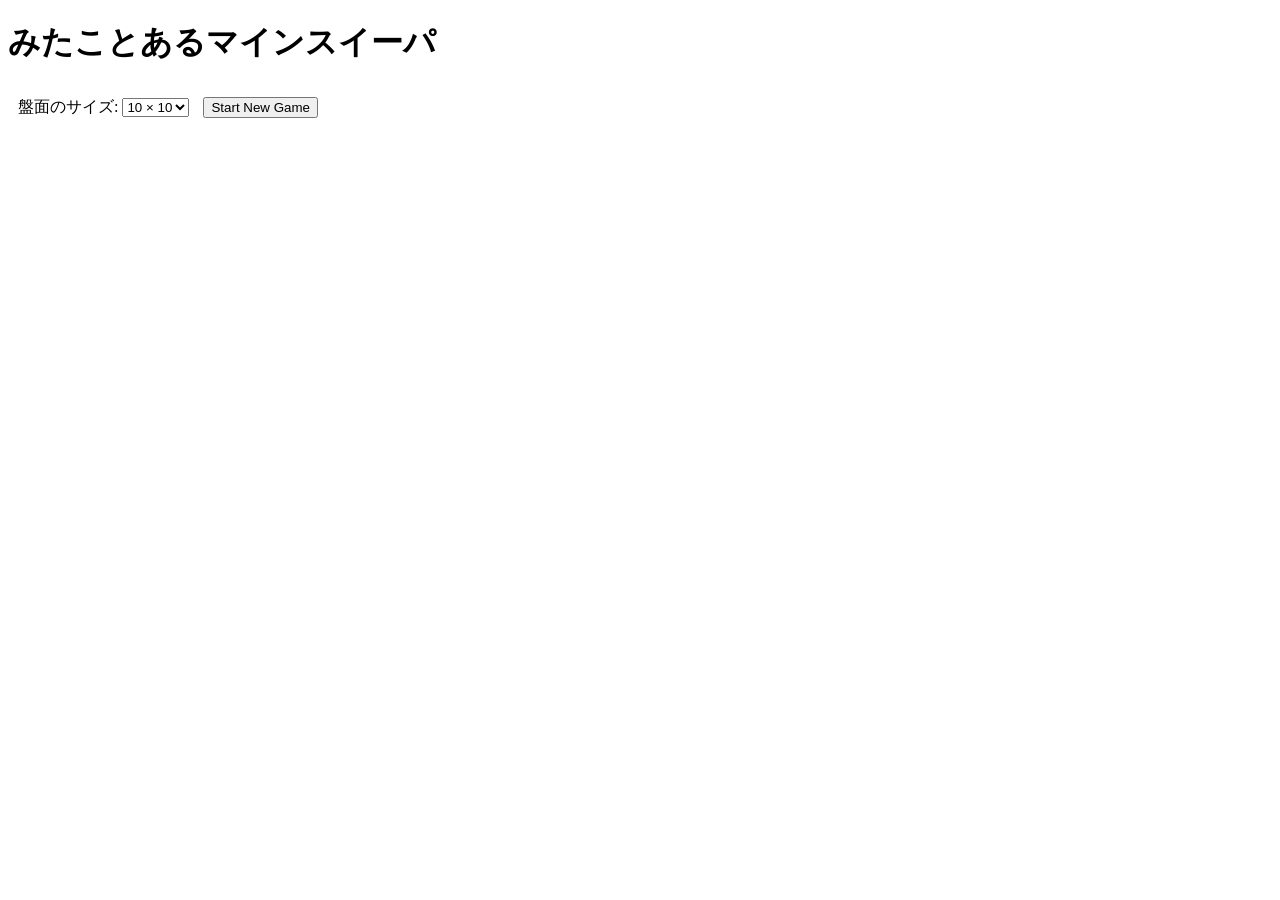
==== src/index.html @ cdb92a62 "first commit" ====
<!DOCTYPE html>
<html lang="en">
<head>
    <meta charset="UTF-8">
    <meta name="viewport" content="width=device-width, initial-scale=1.0">
    <title>Document</title>
</head>
<body>
    <h1>みたことあるマインスイーパ</h1>
    <div style="padding: 10px;">
        <form action="/init" method="post">
            <!-- 盤面サイズを選択するメニュー -->
            <label>盤面のサイズ:</label>
            <select name="size">
                <option value="5">5 × 5</option>
                <option value="10" selected>10 × 10</option>
                <option value="15">15 × 15</option>
                <option value="20">20 × 20</option>
            </select>
            
            <button type="submit" style="margin-left: 10px;">Start New Game</button>
        </form>
    </div>
</body>
</html>
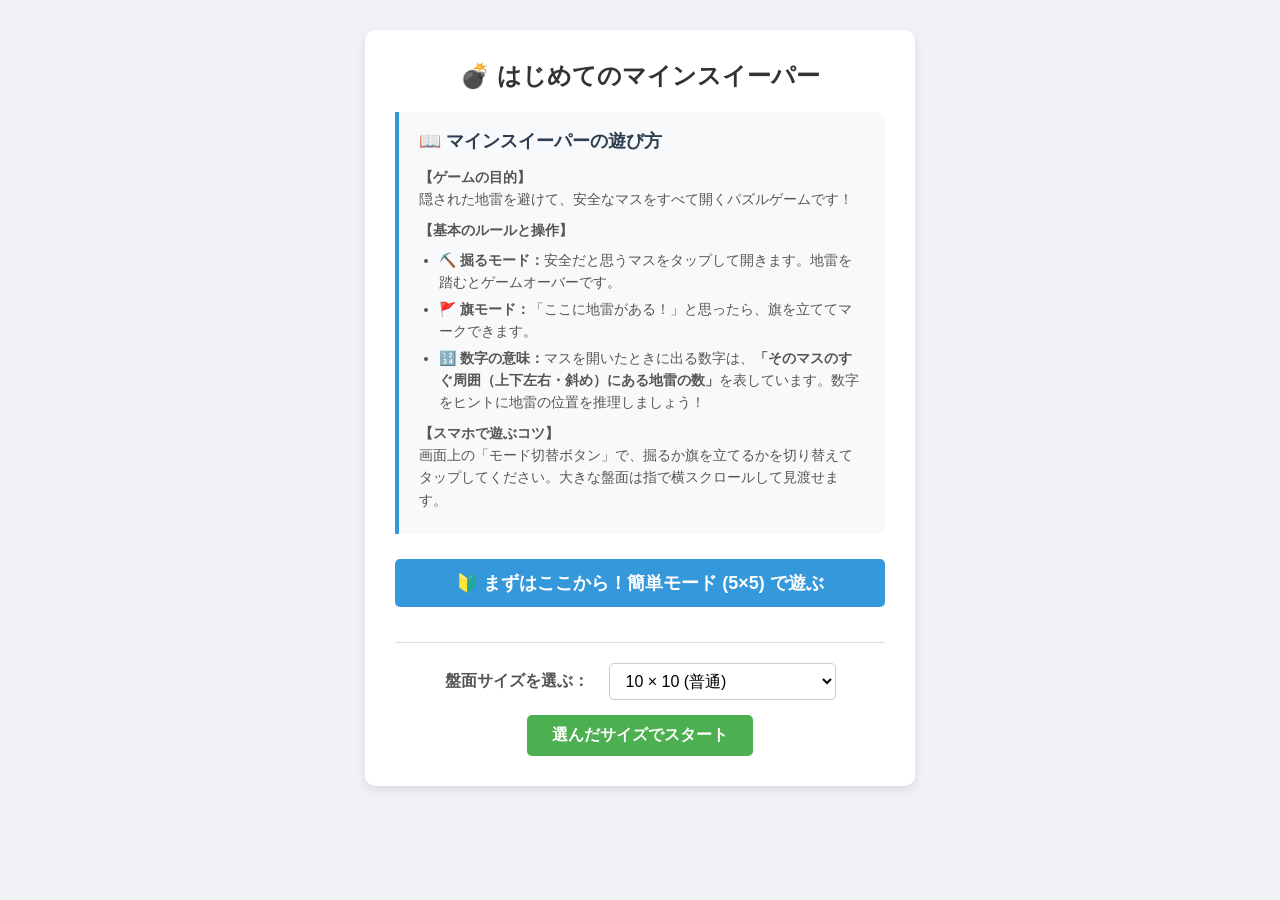
==== commit d647b4f7: "second" ====
--- a/src/index.html
+++ b/src/index.html
@@ -1,24 +1,58 @@
 <!DOCTYPE html>
-<html lang="en">
+<html lang="ja">
 <head>
     <meta charset="UTF-8">
     <meta name="viewport" content="width=device-width, initial-scale=1.0">
-    <title>Document</title>
+    <title>初めてのマインスイーパー</title>
+    <link rel="stylesheet" href="/src/style.css">
 </head>
-<body>
-    <h1>みたことあるマインスイーパ</h1>
-    <div style="padding: 10px;">
+<body class="home-body">
+    <div class="menu-container">
+        <h1>💣 はじめてのマインスイーパー</h1>
+        
+        <!-- 初心者向け説明文セクション -->
+        <div class="guide-section">
+            <h2>📖 マインスイーパーの遊び方</h2>
+            <p><strong>【ゲームの目的】</strong><br>
+            隠された地雷を避けて、安全なマスをすべて開くパズルゲームです！</p>
+            
+            <p><strong>【基本のルールと操作】</strong></p>
+            <ul>
+                <li><strong>⛏️ 掘るモード：</strong>安全だと思うマスをタップして開きます。地雷を踏むとゲームオーバーです。</li>
+                <li><strong>🚩 旗モード：</strong>「ここに地雷がある！」と思ったら、旗を立ててマークできます。</li>
+                <li><strong>🔢 数字の意味：</strong>マスを開いたときに出る数字は、<strong>「そのマスのすぐ周囲（上下左右・斜め）にある地雷の数」</strong>を表しています。数字をヒントに地雷の位置を推理しましょう！</li>
+            </ul>
+            
+            <p><strong>【スマホで遊ぶコツ】</strong><br>
+            画面上の「モード切替ボタン」で、掘るか旗を立てるかを切り替えてタップしてください。大きな盤面は指で横スクロールして見渡せます。</p>
+        </div>
+
+        <!-- 初心者向け：ワンクリックで一番簡単な5x5を始めるボタン -->
+        <div class="start-section">
+            <form action="/init" method="post">
+                <input type="hidden" name="size" value="5">
+                <button type="submit" class="btn-primary btn-beginner">
+                    🔰 まずはここから！簡単モード (5×5) で遊ぶ
+                </button>
+            </form>
+        </div>
+
+        <hr class="divider">
+
+        <!-- 通常の難易度選択 -->
         <form action="/init" method="post">
-            <!-- 盤面サイズを選択するメニュー -->
-            <label>盤面のサイズ:</label>
-            <select name="size">
-                <option value="5">5 × 5</option>
-                <option value="10" selected>10 × 10</option>
-                <option value="15">15 × 15</option>
-                <option value="20">20 × 20</option>
-            </select>
-            
-            <button type="submit" style="margin-left: 10px;">Start New Game</button>
+            <div class="normal-select-area">
+                <label for="size"><strong>盤面サイズを選ぶ：</strong></label>
+                <select name="size" id="size">
+                    <option value="5">5 × 5 (簡単)</option>
+                    <option value="10" selected>10 × 10 (普通)</option>
+                    <option value="15">15 × 15 (ちょっと難しい)</option>
+                    <option value="20">20 × 20 (上級者向け)</option>
+                </select>
+            </div>
+            <div style="text-align: center;">
+                <button type="submit" class="btn-primary">選んだサイズでスタート</button>
+            </div>
         </form>
     </div>
 </body>
--- a/src/style.css
+++ b/src/style.css
@@ -0,0 +1,205 @@
+/* src/style.css */
+
+body {
+    font-family: sans-serif;
+    margin: 0;
+    background-color: #f0f2f5;
+}
+
+/* --- トップ画面（index.html）用のスタイル --- */
+.home-body {
+    display: flex;
+    flex-direction: column;
+    align-items: center;
+    justify-content: flex-start;
+    min-height: 100vh;
+    padding: 30px 15px;
+    box-sizing: border-box;
+}
+
+.menu-container {
+    background-color: #ffffff;
+    padding: 30px;
+    border-radius: 10px;
+    box-shadow: 0 4px 10px rgba(0, 0, 0, 0.1);
+    max-width: 550px;
+    width: 100%;
+    text-align: left;
+    box-sizing: border-box;
+}
+
+.menu-container h1 {
+    font-size: 24px;
+    color: #333;
+    margin-top: 0;
+    margin-bottom: 20px;
+    text-align: center;
+}
+
+/* 初心者向けガイドセクション */
+.guide-section {
+    background-color: #f8f9fa;
+    border-left: 4px solid #3498db;
+    padding: 15px 20px;
+    margin: 20px 0;
+    border-radius: 0 8px 8px 0;
+    line-height: 1.6;
+}
+
+.guide-section h2 {
+    font-size: 18px;
+    color: #2c3e50;
+    margin-top: 0;
+    margin-bottom: 10px;
+}
+
+.guide-section p {
+    font-size: 14px;
+    color: #555;
+    margin: 8px 0;
+}
+
+.guide-section ul {
+    margin: 5px 0;
+    padding-left: 20px;
+    font-size: 14px;
+    color: #555;
+}
+
+.guide-section li {
+    margin-bottom: 4px;
+}
+
+.start-section {
+    text-align: center;
+    margin-top: 25px;
+}
+
+.form-group {
+    margin-bottom: 20px;
+}
+
+.menu-container label {
+    font-size: 16px;
+    font-weight: bold;
+    color: #555;
+    margin-right: 10px;
+}
+
+.menu-container select {
+    padding: 8px 12px;
+    font-size: 16px;
+    border-radius: 5px;
+    border: 1px solid #ccc;
+    background-color: #fff;
+}
+
+.btn-primary {
+    padding: 10px 25px;
+    font-size: 16px;
+    font-weight: bold;
+    color: #fff;
+    background-color: #4CAF50;
+    border: none;
+    border-radius: 5px;
+    cursor: pointer;
+    transition: background-color 0.2s;
+}
+
+.btn-primary:hover {
+    background-color: #45a049;
+}
+
+.btn-beginner {
+    background-color: #3498db;
+    width: 100%;
+    padding: 12px;
+    font-size: 18px;
+    margin-bottom: 15px;
+}
+
+.btn-beginner:hover {
+    background-color: #2980b9;
+}
+
+.divider {
+    margin: 20px 0;
+    border: none;
+    border-top: 1px solid #ddd;
+}
+
+.normal-select-area {
+    display: flex;
+    align-items: center;
+    justify-content: center;
+    gap: 10px;
+    margin-bottom: 15px;
+    flex-wrap: wrap;
+}
+
+
+/* --- ゲーム画面（game.html）用のスタイル --- */
+.cell {
+    width: 40px; height: 40px; font-size: 20px; font-weight: bold;
+    background-color: #c0c0c0; border: 3px outset #eee; cursor: pointer;
+    vertical-align: top; text-align: center; padding: 0; flex-shrink: 0;
+    touch-action: manipulation;
+}
+.cell:disabled {
+    background-color: #e0e0e0; border: 1px solid #999; cursor: default;
+}
+.num-1 { color: blue; }
+.num-2 { color: green; }
+.num-3 { color: red; }
+.num-4 { color: darkblue; }
+.num-5 { color: darkred; }
+.num-6 { color: teal; }
+.num-7 { color: black; }
+.num-8 { color: gray; }
+
+/* コンボパネルのデザイン */
+#combo-display {
+    position: fixed;
+    bottom: clamp(10px, 3vw, 20px);
+    left: clamp(10px, 3vw, 20px);
+    
+    background-color: #f5f5f5;
+    height: clamp(50px, 8vw, 70px);
+    min-width: clamp(160px, 25vw, 220px);
+    box-sizing: border-box;
+    
+    padding: 0 clamp(20px, 6vw, 40px);
+    clip-path: polygon(0 0, calc(100% - clamp(15px, 4vw, 30px)) 0, 100% clamp(15px, 4vw, 30px), 100% 100%, 0 100%);
+    filter: drop-shadow(4px 4px 5px rgba(0, 0, 0, 0.3));
+    
+    pointer-events: none;
+    opacity: 0;
+    transform: translateX(-120%);
+    transition: opacity 0.5s ease, transform 0.5s ease;
+    
+    display: flex;
+    align-items: center;
+    justify-content: center;
+}
+
+#combo-display.combo-active {
+    opacity: 1;
+    transform: translateX(0);
+}
+
+#combo-text {
+    font-size: clamp(20px, 5vw, 32px);
+    font-weight: bold;
+    color: #ffb300;
+    display: inline-block; 
+}
+
+.combo-pop {
+    animation: bounce-anim 0.15s ease-out;
+}
+
+@keyframes bounce-anim {
+    0%   { transform: translateY(0) scale(1); }
+    50%  { transform: translateY(-10px) scale(1.1); }
+    100% { transform: translateY(0) scale(1); }
+}
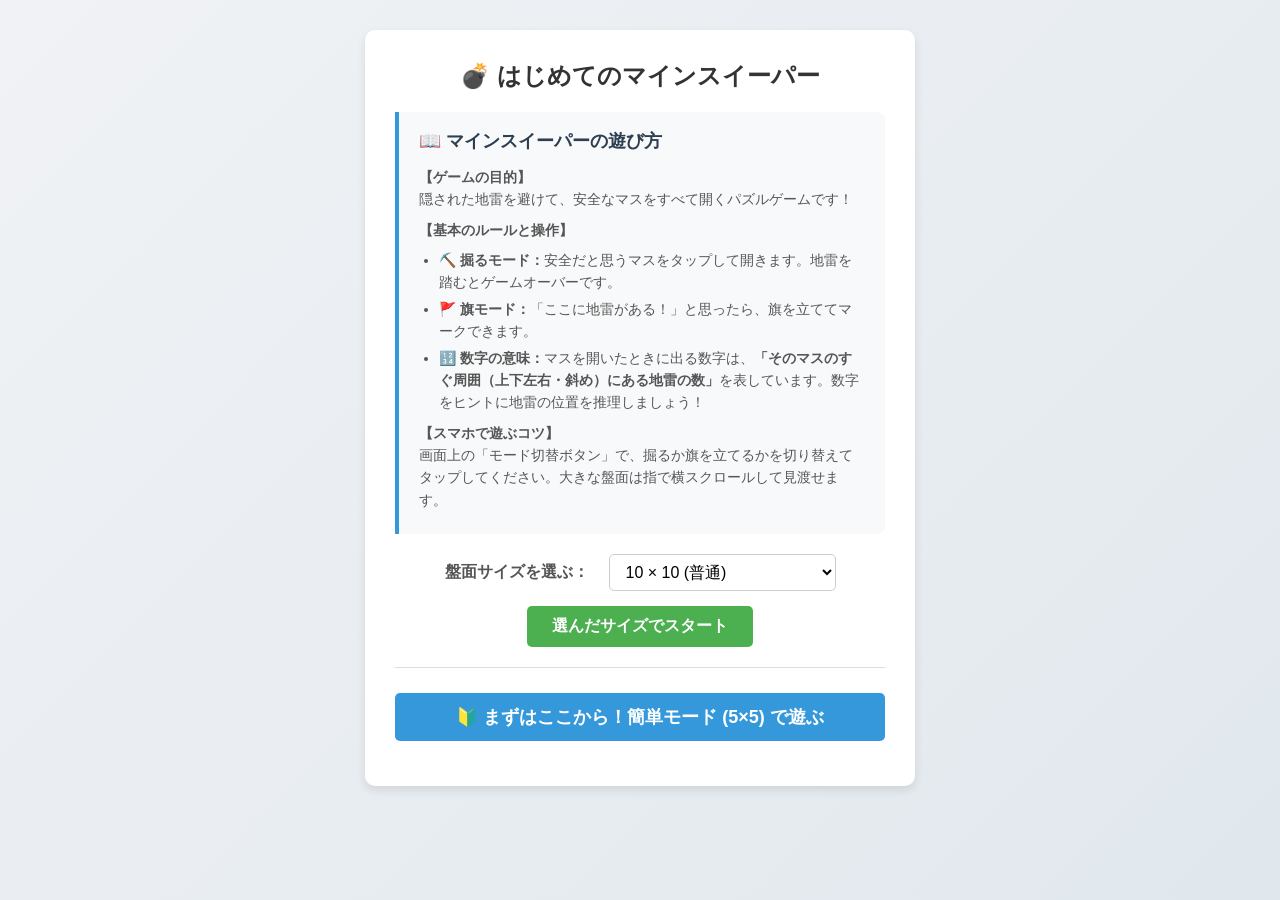
==== commit b5a06e73: "ほぼ完成版" ====
--- a/src/index.html
+++ b/src/index.html
@@ -10,7 +10,6 @@
     <div class="menu-container">
         <h1>💣 はじめてのマインスイーパー</h1>
         
-        <!-- 初心者向け説明文セクション -->
         <div class="guide-section">
             <h2>📖 マインスイーパーの遊び方</h2>
             <p><strong>【ゲームの目的】</strong><br>
@@ -26,20 +25,7 @@
             <p><strong>【スマホで遊ぶコツ】</strong><br>
             画面上の「モード切替ボタン」で、掘るか旗を立てるかを切り替えてタップしてください。大きな盤面は指で横スクロールして見渡せます。</p>
         </div>
-
-        <!-- 初心者向け：ワンクリックで一番簡単な5x5を始めるボタン -->
-        <div class="start-section">
-            <form action="/init" method="post">
-                <input type="hidden" name="size" value="5">
-                <button type="submit" class="btn-primary btn-beginner">
-                    🔰 まずはここから！簡単モード (5×5) で遊ぶ
-                </button>
-            </form>
-        </div>
-
-        <hr class="divider">
-
-        <!-- 通常の難易度選択 -->
+        
         <form action="/init" method="post">
             <div class="normal-select-area">
                 <label for="size"><strong>盤面サイズを選ぶ：</strong></label>
@@ -54,6 +40,19 @@
                 <button type="submit" class="btn-primary">選んだサイズでスタート</button>
             </div>
         </form>
+        
+        <hr class="divider">
+
+        <div class="start-section">
+            <form action="/init" method="post">
+                <input type="hidden" name="size" value="5">
+                <button type="submit" class="btn-primary btn-beginner">
+                    🔰 まずはここから！簡単モード (5×5) で遊ぶ
+                </button>
+            </form>
+        </div>
+
+
     </div>
 </body>
 </html>
--- a/src/style.css
+++ b/src/style.css
@@ -1,12 +1,12 @@
-/* src/style.css */
-
 body {
     font-family: sans-serif;
     margin: 0;
-    background-color: #f0f2f5;
-}
-
-/* --- トップ画面（index.html）用のスタイル --- */
+    /* トップ画面と共通のベースカラーに、少しだけ奥行きのある薄いグラデーションを付与 */
+    background: linear-gradient(135deg, #f0f2f5 0%, #e1e8ed 100%);
+    min-height: 100vh;
+}
+
+/* --- トップ画面用のスタイル --- */
 .home-body {
     display: flex;
     flex-direction: column;
@@ -36,7 +36,6 @@
     text-align: center;
 }
 
-/* 初心者向けガイドセクション */
 .guide-section {
     background-color: #f8f9fa;
     border-left: 4px solid #3498db;
@@ -137,8 +136,7 @@
     flex-wrap: wrap;
 }
 
-
-/* --- ゲーム画面（game.html）用のスタイル --- */
+/* --- ゲーム画面用のスタイル --- */
 .cell {
     width: 40px; height: 40px; font-size: 20px; font-weight: bold;
     background-color: #c0c0c0; border: 3px outset #eee; cursor: pointer;
@@ -157,7 +155,109 @@
 .num-7 { color: black; }
 .num-8 { color: gray; }
 
-/* コンボパネルのデザイン */
+/* 残りマス数表示 */
+#remaining-display {
+    position: fixed;
+    top: 15px;
+    right: 15px;
+    height: 36px;
+    width: 150px;
+    height: 20px;
+    display: flex;
+    align-items: center;
+    justify-content: center;
+    white-space: nowrap; /* ★ 文字の改行・折り返しを防止 */
+    box-sizing: border-box;
+    font-size: 14px;
+    font-weight: bold;
+    color: #7f8c8d;
+    background-color: rgba(255, 255, 255, 0.95);
+    padding: 0 16px; /* 固定幅ではなくパディングで綺麗に包む */
+    border-radius: 20px;
+    box-shadow: 0 2px 8px rgba(0,0,0,0.15);
+    z-index: 100;
+}
+
+/* ゲーム画面全体のレイアウト（中央揃え） */
+.game-wrapper {
+    display: flex;
+    flex-direction: column;
+    align-items: center; 
+    justify-content: center;
+    min-height: 100vh;
+    padding: 10px 0;
+    box-sizing: border-box;
+    width: 100%;
+}
+
+.game-wrapper h3, 
+.game-wrapper div#message-display {
+    text-align: center;
+}
+
+/* 盤面のスクロールエリア：画面の高さを超えないように縦横スクロールを制限 */
+.board-scroll-area {
+    display: flex;
+    justify-content: flex-start;
+    align-items: flex-start;
+    width: 100%;
+    max-width: 100vw;
+    
+    /* ★ 画面の高さに合わせて盤面領域の最大高さを制限（タイマーやボタンの分を引く） */
+    max-height: calc(100vh - 160px); 
+    
+    overflow: auto; /* ★ 縦も横もはみ出したらスクロール */
+    padding: 10px 20px;
+    box-sizing: border-box;
+    -webkit-overflow-scrolling: touch;
+}
+
+/* 盤面の行を中央に並べる */
+.board-row {
+    display: flex;
+    justify-content: center; 
+}
+
+/* 盤面コンテナ全体の中央配置 */
+#board-container {
+    display: flex;
+    flex-direction: column;
+    align-items: center;
+    margin: 0 auto; /* 盤面が画面幅より小さければ中央、大きければスクロール */
+    background: rgba(255, 255, 255, 0.6);
+    padding: 15px;
+    border-radius: 12px;
+    box-shadow: 0 8px 20px rgba(0, 0, 0, 0.05);
+    backdrop-filter: blur(5px);
+    flex-shrink: 0; /* 縮み防止 */
+}
+
+/* ボタンは固定せず、盤面の下にすっきり配置 */
+.mode-toggle-container {
+    margin-top: 15px;
+    text-align: center;
+    flex-shrink: 0; /* スクロール時に潰れないように保護 */
+}
+
+#mode-toggle-btn {
+    position: static;
+    transform: none;
+    padding: 12px 28px;
+    font-size: 16px;
+    font-weight: bold;
+    border-radius: 30px;
+    border: 2px solid #ccc;
+    background-color: #e0e0e0;
+    cursor: pointer;
+    box-shadow: 0 4px 10px rgba(0, 0, 0, 0.1);
+    transition: background-color 0.2s, transform 0.1s;
+}
+
+#mode-toggle-btn:active {
+    transform: scale(0.95);
+}
+
+/* コンボパネルデザイン */
 #combo-display {
     position: fixed;
     bottom: clamp(10px, 3vw, 20px);
@@ -180,6 +280,7 @@
     display: flex;
     align-items: center;
     justify-content: center;
+    z-index: 999;
 }
 
 #combo-display.combo-active {
@@ -202,4 +303,75 @@
     0%   { transform: translateY(0) scale(1); }
     50%  { transform: translateY(-10px) scale(1.1); }
     100% { transform: translateY(0) scale(1); }
+}
+
+/* モーダルウィンドウ用スタイル */
+.modal-overlay {
+    position: fixed;
+    top: 0;
+    left: 0;
+    width: 100vw;
+    height: 100vh;
+    background-color: rgba(0, 0, 0, 0.3);
+    display: flex;
+    align-items: center;
+    justify-content: center;
+    z-index: 1000;
+    
+    opacity: 0;
+    visibility: hidden;
+    transition: opacity 0.3s ease, visibility 0.3s ease;
+}
+
+.modal-overlay.modal-active {
+    opacity: 1;
+    visibility: visible;
+}
+
+.modal-content {
+    background-color: #ffffff;
+    padding: 30px 40px;
+    border-radius: 12px;
+    text-align: center;
+    box-shadow: 0 10px 25px rgba(0, 0, 0, 0.3);
+    transform: scale(0.9);
+    transition: transform 0.3s ease;
+    position: relative;
+    z-index: 1002;
+}
+
+.modal-overlay.modal-active .modal-content {
+    transform: scale(1);
+}
+
+.modal-content h2 {
+    margin-top: 0;
+    margin-bottom: 20px;
+    font-size: 22px;
+}
+
+.modal-btn {
+    display: inline-block;
+    padding: 10px 25px;
+    background-color: #4CAF50;
+    color: #fff;
+    text-decoration: none;
+    font-weight: bold;
+    border-radius: 5px;
+    transition: background-color 0.2s;
+}
+
+.modal-btn:hover {
+    background-color: #45a049;
+}
+
+/* 紙吹雪用のキャンバス */
+#confetti-canvas {
+    position: fixed;
+    top: 0;
+    left: 0;
+    width: 100vw;
+    height: 100vh;
+    pointer-events: none;
+    z-index: 1500; /* モーダルの下に配置して文字の邪魔にならないようにする */
 }
